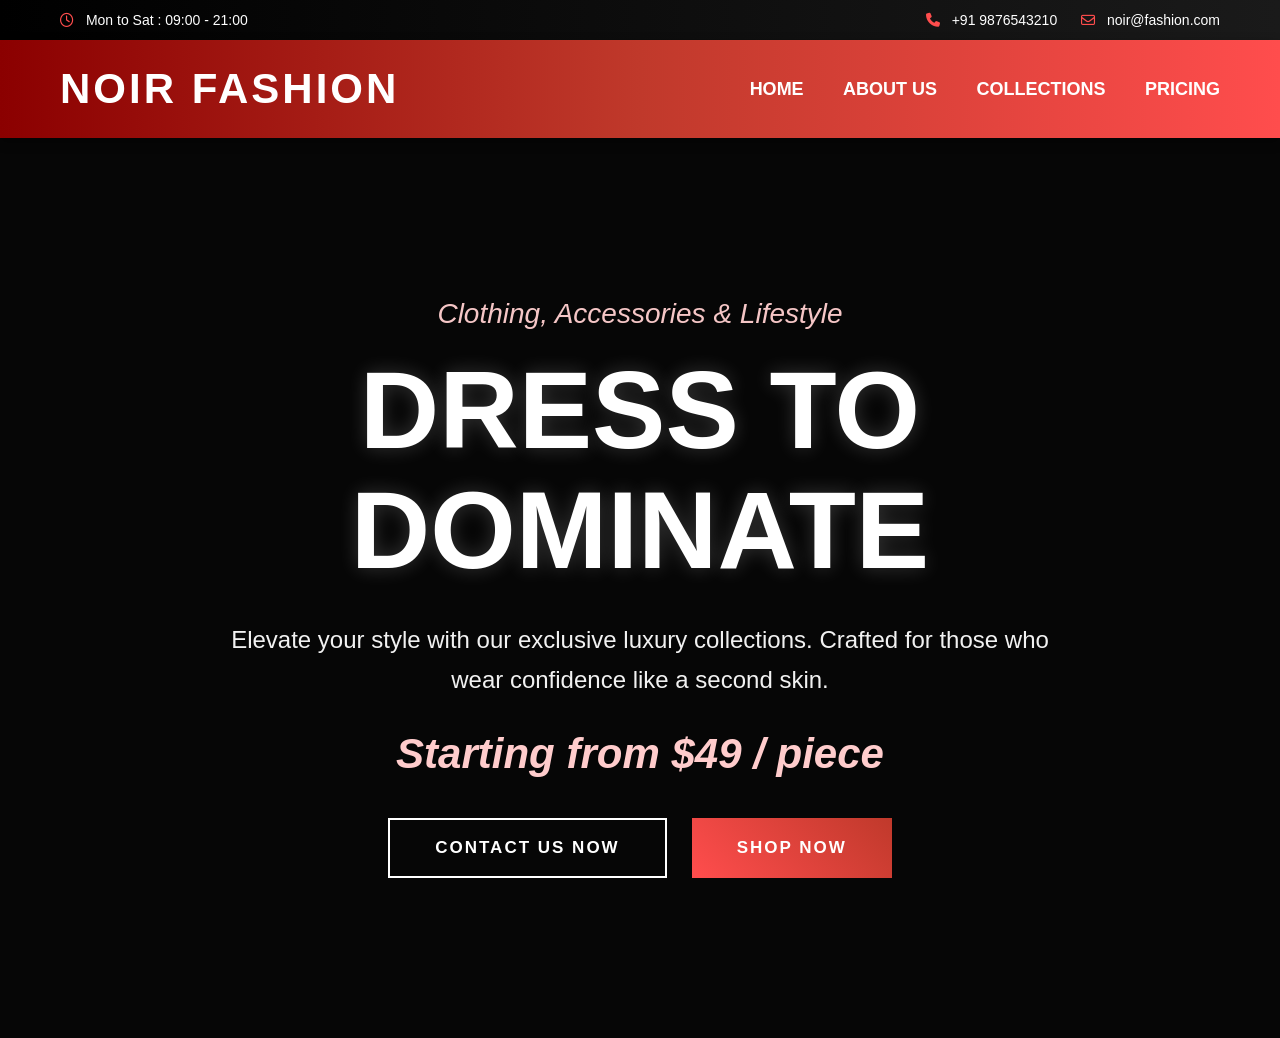
==== Task2/index.html @ b0c474f2 "Add files via upload" ====
<!DOCTYPE html>
<html lang="en">
<head>
    <meta charset="UTF-8">
    <meta name="viewport" content="width=device-width, initial-scale=1.0">
    <title>NOIR Fashion</title>

    <!-- Font Awesome -->
    <link rel="stylesheet"
    href="https://cdnjs.cloudflare.com/ajax/libs/font-awesome/6.5.1/css/all.min.css">

    <link rel="stylesheet" href="style.css">
</head>
<body>

    <!-- Top Bar -->

    <div class="top-bar">

        <div class="left">
            <i class="fa-regular fa-clock"></i>
            Mon to Sat : 09:00 - 21:00
        </div>

        <div class="right">
            <i class="fa-solid fa-phone"></i>
            +91 9876543210

            <i class="fa-regular fa-envelope"></i>
            noir@fashion.com
        </div>

    </div>

    <!-- Navbar -->

    <header>

        <div class="logo">
            NOIR FASHION
        </div>

        <nav>

            <a href="#">HOME</a>
            <a href="#">ABOUT US</a>
            <a href="#">COLLECTIONS</a>
            <a href="#">PRICING</a>

        </nav>

    </header>

    <!-- Hero Section -->

    <section class="hero">

        <div class="overlay"></div>

        <div class="content">

            <p class="small-text">
                Clothing, Accessories & Lifestyle
            </p>

            <h1>
                DRESS TO <br> DOMINATE
            </h1>

            <p class="description">
                Elevate your style with our exclusive luxury collections.
                Crafted for those who wear confidence like a second skin.
            </p>

            <h3>Starting from $49 / piece</h3>

            <div class="buttons">

                <button class="btn1">
                    CONTACT US NOW
                </button>

                <button class="btn2">
                    SHOP NOW
                </button>

            </div>

        </div>

    </section>

</body>
</html>
---- Task2/style.css ----
*{
    margin:0;
    padding:0;
    box-sizing:border-box;
    font-family:Arial, Helvetica, sans-serif;
}

body{
    overflow-x:hidden;
    background:#111;
}

/* TOP BAR */

.top-bar{
    width:100%;
    background:linear-gradient(to right,#000000,#1a1a1a);
    color:white;

    display:flex;
    justify-content:space-between;
    align-items:center;

    padding:12px 60px;
    font-size:14px;
}

.top-bar i{
    color:#ff4d4d;
    margin-right:8px;
}

.right i{
    margin-left:20px;
}

/* NAVBAR */

header{
    width:100%;
    padding:25px 60px;

    display:flex;
    justify-content:space-between;
    align-items:center;

    background:linear-gradient(90deg,#8b0000,#c0392b,#ff4d4d);

    position:sticky;
    top:0;
    z-index:1000;

    box-shadow:0 4px 10px rgba(0,0,0,0.4);
}

.logo{
    color:white;
    font-size:42px;
    font-weight:bold;
    letter-spacing:3px;

    transition:0.4s;
}

.logo:hover{
    color:#ffe5e5;
    transform:scale(1.05);
}

/* NAV LINKS */

nav a{
    text-decoration:none;
    color:white;
    margin-left:35px;

    font-size:18px;
    font-weight:bold;

    position:relative;
    transition:0.4s;
}

nav a::after{
    content:"";
    position:absolute;
    left:0;
    bottom:-8px;

    width:0%;
    height:3px;

    background:white;
    transition:0.4s;
}

nav a:hover::after{
    width:100%;
}

nav a:hover{
    color:#ffe5e5;
}

/* HERO SECTION */

.hero{
    width:100%;
    height:100vh;

    background:url("https://images.unsplash.com/photo-1515886657613-9f3515b0c78f?q=80&w=1974&auto=format&fit=crop")
    no-repeat center center/cover;

    position:relative;

    display:flex;
    justify-content:center;
    align-items:center;

    text-align:center;
}

/* DARK OVERLAY */

.overlay{
    position:absolute;
    width:100%;
    height:100%;

    background:rgba(0,0,0,0.65);
}

/* CONTENT */

.content{
    position:relative;
    z-index:1;
    color:white;

    max-width:900px;
    padding:20px;

    animation:fadeIn 2s ease;
}

.small-text{
    font-size:28px;
    font-style:italic;
    margin-bottom:20px;
    color:#f5c6c6;
}

.content h1{
    font-size:110px;
    line-height:120px;
    font-weight:900;
    margin-bottom:30px;

    text-shadow:0 0 20px rgba(255,255,255,0.2);

    transition:0.5s;
}

.content h1:hover{
    transform:scale(1.03);
    color:#ffe5e5;
}

.description{
    font-size:24px;
    line-height:40px;
    margin-bottom:30px;
    color:#f1f1f1;
}

.content h3{
    font-size:42px;
    margin-bottom:40px;
    font-style:italic;
    color:#ffcccc;
}

/* BUTTONS */

.buttons{
    display:flex;
    justify-content:center;
    gap:25px;
    flex-wrap:wrap;
}

button{
    padding:18px 45px;
    border:none;
    cursor:pointer;

    font-size:17px;
    font-weight:bold;
    letter-spacing:2px;

    transition:0.4s;
}

/* BUTTON 1 */

.btn1{
    background:transparent;
    border:2px solid white;
    color:white;
}

.btn1:hover{
    background:white;
    color:#8b0000;

    transform:translateY(-5px);
    box-shadow:0 10px 20px rgba(255,255,255,0.3);
}

/* BUTTON 2 */

.btn2{
    background:linear-gradient(45deg,#ff4d4d,#c0392b);
    color:white;
}

.btn2:hover{
    transform:translateY(-5px) scale(1.05);

    background:linear-gradient(45deg,#ff6666,#ff1a1a);

    box-shadow:0 10px 20px rgba(255,77,77,0.5);
}

/* ANIMATION */

@keyframes fadeIn{

    from{
        opacity:0;
        transform:translateY(50px);
    }

    to{
        opacity:1;
        transform:translateY(0);
    }
}

/* RESPONSIVE */

@media(max-width:992px){

    .content h1{
        font-size:70px;
        line-height:80px;
    }

    .description{
        font-size:20px;
        line-height:32px;
    }

    .content h3{
        font-size:30px;
    }

    nav a{
        margin-left:20px;
        font-size:15px;
    }
}

@media(max-width:768px){

    header{
        flex-direction:column;
        gap:20px;
    }

    .top-bar{
        flex-direction:column;
        gap:10px;
        text-align:center;
    }

    .content h1{
        font-size:50px;
        line-height:60px;
    }

    .small-text{
        font-size:20px;
    }

    .description{
        font-size:18px;
    }
}
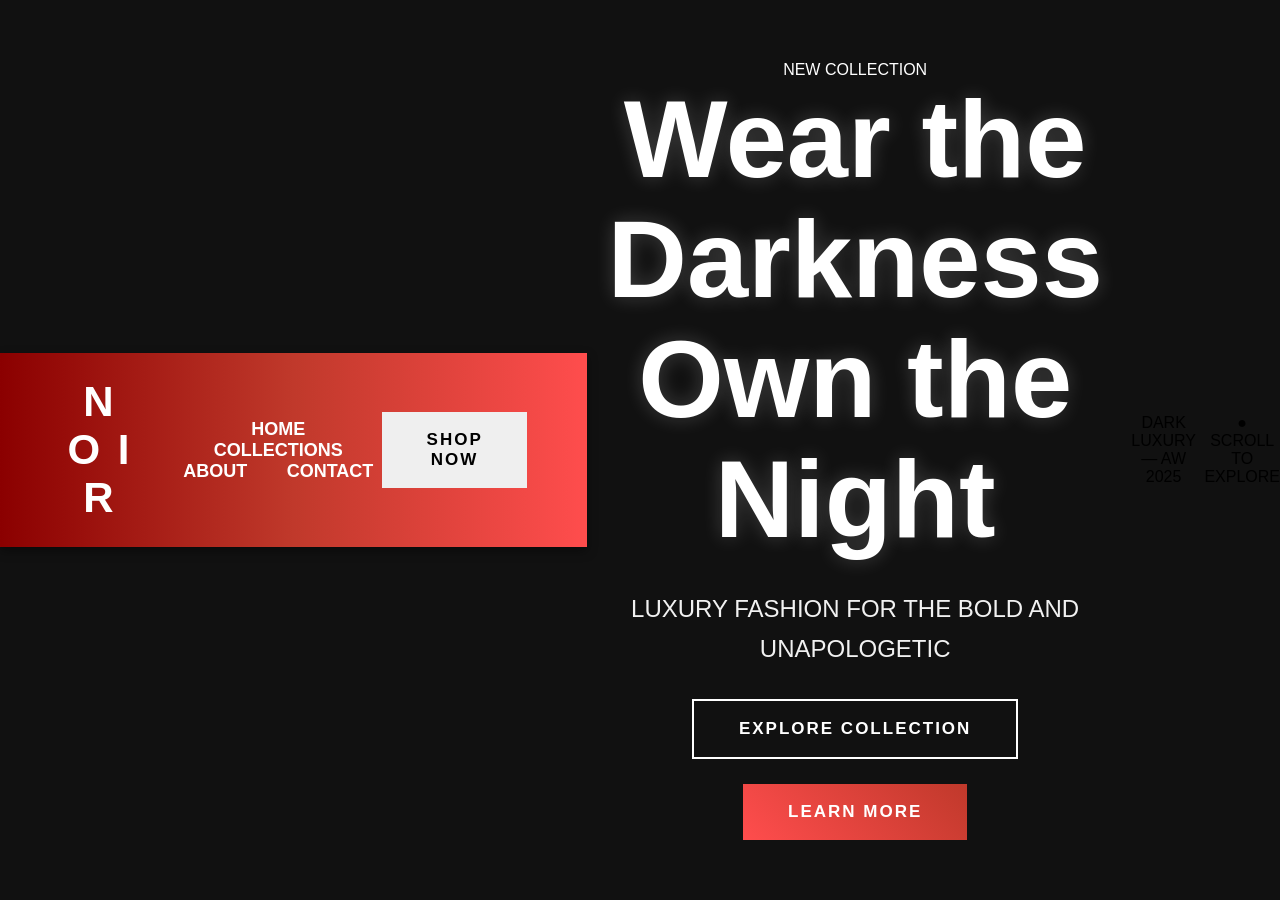
==== commit fba06f27: "Update index.html" ====
--- a/Task2/index.html
+++ b/Task2/index.html
@@ -3,92 +3,85 @@
 <head>
     <meta charset="UTF-8">
     <meta name="viewport" content="width=device-width, initial-scale=1.0">
-    <title>NOIR Fashion</title>
 
-    <!-- Font Awesome -->
-    <link rel="stylesheet"
-    href="https://cdnjs.cloudflare.com/ajax/libs/font-awesome/6.5.1/css/all.min.css">
+    <title>NOIR — New Collection 2025</title>
+
+    <!-- Google Fonts -->
+    <link href="https://fonts.googleapis.com/css2?family=Cormorant+Garamond:wght@300;400;500;700&family=Montserrat:wght@300;400;500;600&display=swap" rel="stylesheet">
 
     <link rel="stylesheet" href="style.css">
 </head>
 <body>
 
-    <!-- Top Bar -->
-
-    <div class="top-bar">
-
-        <div class="left">
-            <i class="fa-regular fa-clock"></i>
-            Mon to Sat : 09:00 - 21:00
-        </div>
-
-        <div class="right">
-            <i class="fa-solid fa-phone"></i>
-            +91 9876543210
-
-            <i class="fa-regular fa-envelope"></i>
-            noir@fashion.com
-        </div>
-
-    </div>
-
-    <!-- Navbar -->
-
-    <header>
-
-        <div class="logo">
-            NOIR FASHION
-        </div>
-
-        <nav>
-
-            <a href="#">HOME</a>
-            <a href="#">ABOUT US</a>
-            <a href="#">COLLECTIONS</a>
-            <a href="#">PRICING</a>
-
-        </nav>
-
-    </header>
-
-    <!-- Hero Section -->
+    <!-- HERO SECTION -->
 
     <section class="hero">
 
-        <div class="overlay"></div>
+        <!-- Navbar -->
+
+        <header>
+
+            <div class="logo">
+                N O I R
+            </div>
+
+            <nav>
+
+                <a href="#">HOME</a>
+                <a href="#">COLLECTIONS</a>
+                <a href="#">ABOUT</a>
+                <a href="#">CONTACT</a>
+
+            </nav>
+
+            <button class="shop-btn">
+                SHOP NOW
+            </button>
+
+        </header>
+
+        <!-- Main Content -->
 
         <div class="content">
 
-            <p class="small-text">
-                Clothing, Accessories & Lifestyle
+            <p class="collection">
+                NEW COLLECTION
             </p>
 
             <h1>
-                DRESS TO <br> DOMINATE
+                Wear the <span>Darkness</span> <br>
+                Own the Night
             </h1>
 
             <p class="description">
-                Elevate your style with our exclusive luxury collections.
-                Crafted for those who wear confidence like a second skin.
+                LUXURY FASHION FOR THE BOLD AND UNAPOLOGETIC
             </p>
-
-            <h3>Starting from $49 / piece</h3>
 
             <div class="buttons">
 
                 <button class="btn1">
-                    CONTACT US NOW
+                    EXPLORE COLLECTION
                 </button>
 
                 <button class="btn2">
-                    SHOP NOW
+                    LEARN MORE
                 </button>
 
             </div>
 
         </div>
 
+        <!-- Bottom Text -->
+
+        <div class="bottom-left">
+            DARK LUXURY — AW 2025
+        </div>
+
+        <div class="bottom-right">
+            ● SCROLL TO EXPLORE
+        </div>
+
     </section>
 
 </body>
-</html>+</html>
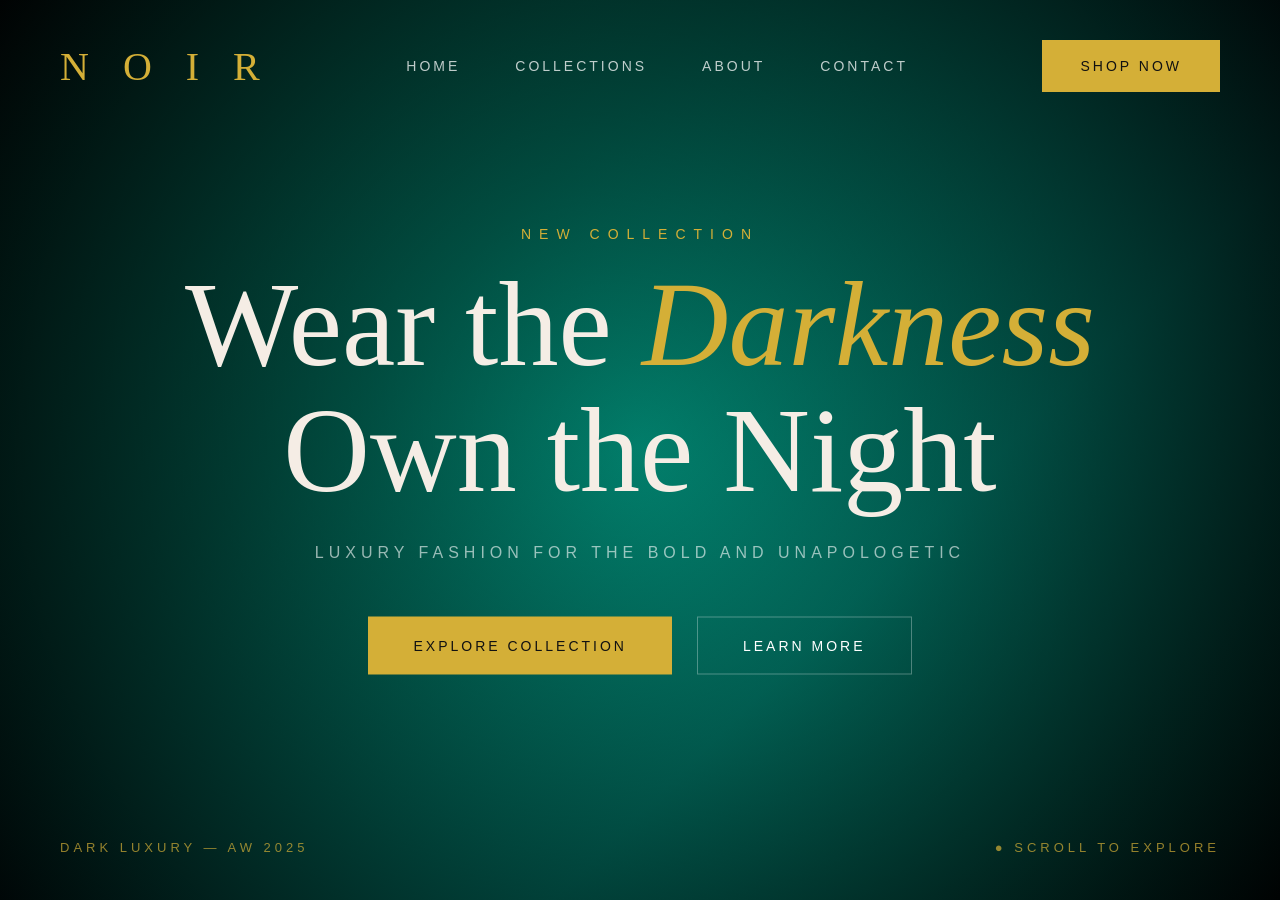
==== commit 76089172: "Update index.html" ====
--- a/Task2/index.html
+++ b/Task2/index.html
@@ -4,7 +4,7 @@
     <meta charset="UTF-8">
     <meta name="viewport" content="width=device-width, initial-scale=1.0">
 
-    <title>NOIR — New Collection 2025</title>
+    <title>NOIR — New Collection 2026</title>
 
     <!-- Google Fonts -->
     <link href="https://fonts.googleapis.com/css2?family=Cormorant+Garamond:wght@300;400;500;700&family=Montserrat:wght@300;400;500;600&display=swap" rel="stylesheet">
--- a/Task2/style.css
+++ b/Task2/style.css
@@ -2,95 +2,119 @@
     margin:0;
     padding:0;
     box-sizing:border-box;
-    font-family:Arial, Helvetica, sans-serif;
 }
 
 body{
-    overflow-x:hidden;
-    background:#111;
-}
-
-/* TOP BAR */
-
-.top-bar{
+    font-family:'Montserrat',sans-serif;
+    background:#000;
+}
+
+/* HERO SECTION */
+
+.hero{
     width:100%;
-    background:linear-gradient(to right,#000000,#1a1a1a);
-    color:white;
+    height:100vh;
+
+    background:
+    radial-gradient(circle at center,
+    rgba(0,255,200,0.35),
+    rgba(0,0,0,0.85)),
+
+    linear-gradient(
+    135deg,
+    #031313,
+    #022626,
+    #034b4b,
+    #011111
+    );
+
+    position:relative;
+
+    overflow:hidden;
+}c
+
+/* GOLD BORDER */
+
+.hero::before{
+    content:"";
+
+    position:absolute;
+
+    top:25px;
+    left:25px;
+    right:25px;
+    bottom:25px;
+
+    border:1px solid rgba(212,175,55,0.3);
+
+    pointer-events:none;
+}
+
+/* NAVBAR */
+
+header{
+    width:100%;
 
     display:flex;
     justify-content:space-between;
     align-items:center;
 
-    padding:12px 60px;
-    font-size:14px;
-}
-
-.top-bar i{
-    color:#ff4d4d;
-    margin-right:8px;
-}
-
-.right i{
-    margin-left:20px;
-}
-
-/* NAVBAR */
-
-header{
-    width:100%;
-    padding:25px 60px;
-
+    padding:40px 60px;
+
+    position:relative;
+    z-index:2;
+}
+
+/* LOGO */
+
+.logo{
+    color:#d4af37;
+
+    font-size:40px;
+    letter-spacing:12px;
+
+    font-family:'Cormorant Garamond',serif;
+
+    transition:0.4s;
+}
+
+.logo:hover{
+    transform:scale(1.05);
+    color:#f1d67a;
+}
+
+/* NAV LINKS */
+
+nav{
     display:flex;
-    justify-content:space-between;
-    align-items:center;
-
-    background:linear-gradient(90deg,#8b0000,#c0392b,#ff4d4d);
-
-    position:sticky;
-    top:0;
-    z-index:1000;
-
-    box-shadow:0 4px 10px rgba(0,0,0,0.4);
-}
-
-.logo{
-    color:white;
-    font-size:42px;
-    font-weight:bold;
-    letter-spacing:3px;
-
-    transition:0.4s;
-}
-
-.logo:hover{
-    color:#ffe5e5;
-    transform:scale(1.05);
-}
-
-/* NAV LINKS */
+    gap:55px;
+}
 
 nav a{
     text-decoration:none;
-    color:white;
-    margin-left:35px;
-
-    font-size:18px;
-    font-weight:bold;
+    color:rgba(255,255,255,0.75);
+
+    font-size:14px;
+    letter-spacing:3px;
 
     position:relative;
+
     transition:0.4s;
 }
 
 nav a::after{
     content:"";
+
     position:absolute;
+
     left:0;
     bottom:-8px;
 
     width:0%;
-    height:3px;
-
-    background:white;
+    height:1px;
+
+    background:#d4af37;
+
     transition:0.4s;
 }
 
@@ -99,85 +123,100 @@
 }
 
 nav a:hover{
-    color:#ffe5e5;
-}
-
-/* HERO SECTION */
-
-.hero{
+    color:#d4af37;
+}
+
+/* SHOP BUTTON */
+
+.shop-btn{
+    padding:18px 38px;
+
+    background:#d4af37;
+    color:#111;
+
+    border:none;
+
+    font-size:14px;
+    letter-spacing:3px;
+
+    cursor:pointer;
+
+    transition:0.4s;
+}
+
+.shop-btn:hover{
+    background:#f1d67a;
+
+    transform:translateY(-3px);
+
+    box-shadow:0 10px 20px rgba(212,175,55,0.3);
+}
+
+/* CONTENT */
+
+.content{
+    position:absolute;
+
+    top:50%;
+    left:50%;
+
+    transform:translate(-50%,-50%);
+
+    text-align:center;
+
     width:100%;
-    height:100vh;
-
-    background:url("https://images.unsplash.com/photo-1515886657613-9f3515b0c78f?q=80&w=1974&auto=format&fit=crop")
-    no-repeat center center/cover;
-
-    position:relative;
-
-    display:flex;
-    justify-content:center;
-    align-items:center;
-
-    text-align:center;
-}
-
-/* DARK OVERLAY */
-
-.overlay{
-    position:absolute;
-    width:100%;
-    height:100%;
-
-    background:rgba(0,0,0,0.65);
-}
-
-/* CONTENT */
-
-.content{
-    position:relative;
-    z-index:1;
-    color:white;
-
-    max-width:900px;
-    padding:20px;
-
-    animation:fadeIn 2s ease;
-}
-
-.small-text{
-    font-size:28px;
+
+    z-index:2;
+}
+
+/* COLLECTION TEXT */
+
+.collection{
+    color:#d4af37;
+
+    letter-spacing:8px;
+
+    font-size:14px;
+
+    margin-bottom:20px;
+}
+
+/* MAIN HEADING */
+
+.content h1{
+    font-family:'Cormorant Garamond',serif;
+
+    font-size:120px;
+    font-weight:300;
+
+    color:#f5ede5;
+
+    line-height:1.05;
+
+    margin-bottom:30px;
+
+    transition:0.5s;
+}
+
+.content h1:hover{
+    transform:scale(1.02);
+}
+
+.content h1 span{
+    color:#d4af37;
     font-style:italic;
-    margin-bottom:20px;
-    color:#f5c6c6;
-}
-
-.content h1{
-    font-size:110px;
-    line-height:120px;
-    font-weight:900;
-    margin-bottom:30px;
-
-    text-shadow:0 0 20px rgba(255,255,255,0.2);
-
-    transition:0.5s;
-}
-
-.content h1:hover{
-    transform:scale(1.03);
-    color:#ffe5e5;
-}
+}
+
+/* DESCRIPTION */
 
 .description{
-    font-size:24px;
-    line-height:40px;
-    margin-bottom:30px;
-    color:#f1f1f1;
-}
-
-.content h3{
-    font-size:42px;
-    margin-bottom:40px;
-    font-style:italic;
-    color:#ffcccc;
+    color:rgba(255,255,255,0.6);
+
+    letter-spacing:5px;
+
+    font-size:16px;
+
+    margin-bottom:55px;
 }
 
 /* BUTTONS */
@@ -186,114 +225,133 @@
     display:flex;
     justify-content:center;
     gap:25px;
-    flex-wrap:wrap;
-}
-
-button{
-    padding:18px 45px;
+}
+
+/* BUTTON COMMON */
+
+.buttons button{
+    padding:20px 45px;
+
+    font-size:14px;
+    letter-spacing:3px;
+
+    cursor:pointer;
+
+    transition:0.4s;
+}
+
+/* BUTTON 1 */
+
+.btn1{
+    background:#d4af37;
+    color:#111;
+
     border:none;
-    cursor:pointer;
-
-    font-size:17px;
-    font-weight:bold;
-    letter-spacing:2px;
-
-    transition:0.4s;
-}
-
-/* BUTTON 1 */
-
-.btn1{
+}
+
+.btn1:hover{
+    background:#f1d67a;
+
+    transform:translateY(-4px);
+
+    box-shadow:0 10px 20px rgba(212,175,55,0.3);
+}
+
+/* BUTTON 2 */
+
+.btn2{
     background:transparent;
-    border:2px solid white;
+
+    border:1px solid rgba(255,255,255,0.3);
+
     color:white;
 }
 
-.btn1:hover{
+.btn2:hover{
     background:white;
-    color:#8b0000;
-
-    transform:translateY(-5px);
-    box-shadow:0 10px 20px rgba(255,255,255,0.3);
-}
-
-/* BUTTON 2 */
-
-.btn2{
-    background:linear-gradient(45deg,#ff4d4d,#c0392b);
-    color:white;
-}
-
-.btn2:hover{
-    transform:translateY(-5px) scale(1.05);
-
-    background:linear-gradient(45deg,#ff6666,#ff1a1a);
-
-    box-shadow:0 10px 20px rgba(255,77,77,0.5);
-}
-
-/* ANIMATION */
-
-@keyframes fadeIn{
-
-    from{
-        opacity:0;
-        transform:translateY(50px);
-    }
-
-    to{
-        opacity:1;
-        transform:translateY(0);
-    }
+    color:#111;
+
+    transform:translateY(-4px);
+}
+
+/* BOTTOM TEXT */
+
+.bottom-left,
+.bottom-right{
+    position:absolute;
+
+    bottom:45px;
+
+    color:rgba(212,175,55,0.7);
+
+    font-size:13px;
+
+    letter-spacing:4px;
+
+    z-index:2;
+}
+
+.bottom-left{
+    left:60px;
+}
+
+.bottom-right{
+    right:60px;
 }
 
 /* RESPONSIVE */
 
-@media(max-width:992px){
+@media(max-width:1200px){
 
     .content h1{
-        font-size:70px;
-        line-height:80px;
-    }
-
-    .description{
-        font-size:20px;
-        line-height:32px;
-    }
-
-    .content h3{
-        font-size:30px;
-    }
-
-    nav a{
-        margin-left:20px;
-        font-size:15px;
-    }
-}
-
-@media(max-width:768px){
+        font-size:90px;
+    }
+}
+
+@media(max-width:900px){
 
     header{
         flex-direction:column;
-        gap:20px;
-    }
-
-    .top-bar{
+        gap:25px;
+    }
+
+    nav{
+        gap:25px;
+    }
+
+    .content h1{
+        font-size:65px;
+    }
+
+    .description{
+        font-size:13px;
+        letter-spacing:3px;
+    }
+
+    .buttons{
         flex-direction:column;
-        gap:10px;
-        text-align:center;
+        align-items:center;
+    }
+}
+
+@media(max-width:600px){
+
+    .logo{
+        font-size:28px;
+        letter-spacing:8px;
+    }
+
+    nav{
+        flex-wrap:wrap;
+        justify-content:center;
     }
 
     .content h1{
         font-size:50px;
-        line-height:60px;
-    }
-
-    .small-text{
-        font-size:20px;
-    }
-
-    .description{
-        font-size:18px;
-    }
-}+    }
+
+    .bottom-left,
+    .bottom-right{
+        font-size:10px;
+    }
+}
